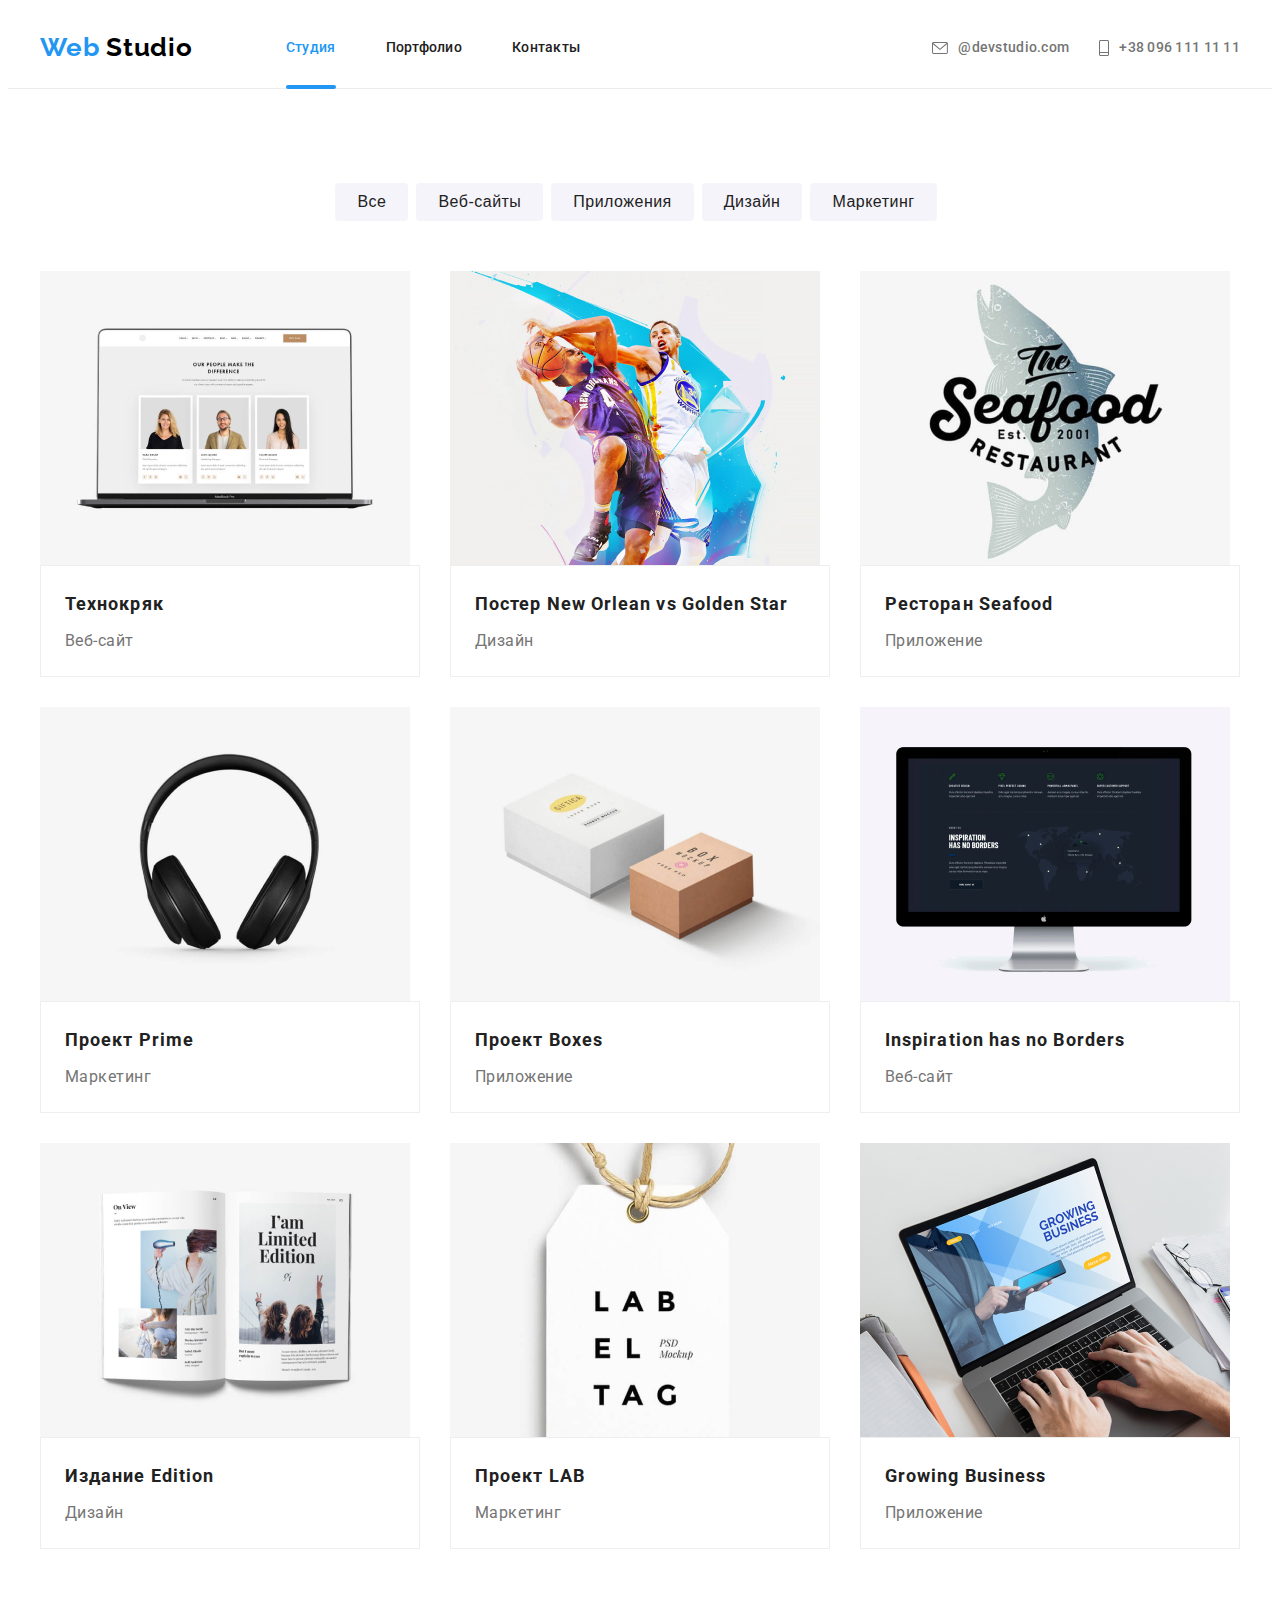
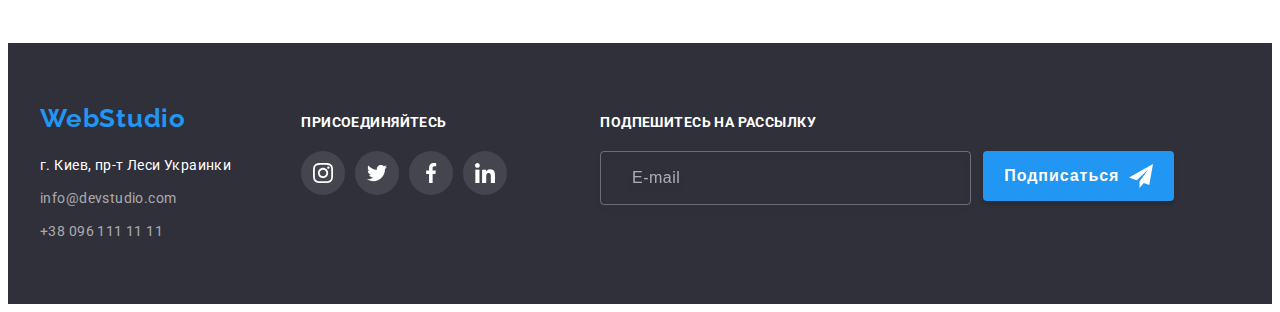
==== portfolio.html @ 66b5ddfa "Task7-1" ====
<!DOCTYPE html>
<html lang="ru">
  <head>
    <meta charset="UTF-8" />
    <meta http-equiv="X-UA-Compatible" content="IE=edge" />
    <meta name="viewport" content="width=device-width, initial-scale=1.0" />
    <link rel="stylesheet" 
          href="https://cdnjs.cloudflare.com/ajax/libs/modern-normalize/1.1.0/modern-normalize.min.css"
          integrity="sha512-wpPYUAdjBVSE4KJnH1VR1HeZfpl1ub8YT/NKx4PuQ5NmX2tKuGu6U/JRp5y+Y8XG2tV+wKQpNHVUX03MfMFn9Q==" 
          crossorigin="anonymous" 
          referrerpolicy="no-referrer" />   
    <link rel="preconnect" href="https://fonts.googleapis.com">
    <link rel="preconnect" href="https://fonts.gstatic.com" crossorigin>
    <link href="https://fonts.googleapis.com/css2?family=Raleway:wght@700&family=Roboto:wght@400;500;700;900&display=swap"
          rel="stylesheet">
    <link rel="stylesheet" href="./css/main.min.css">
    <title lang="en">Portfolio</title>
    
</head>

<body>
  <header class="header">
    <div class="conteiner conteiner--flex">

    <a class="logo" lang="en" href="">Web
      <span class="logo__head">Studio
      </span>
    </a>

    <nav class="nav">
      <ul class="nav__site">
        <li class="nav__link">
          <a class="nav__site-carrent" href="./index.html">Студия</a></li>
        <li class="nav__link">
          <a class="nav__site-link" href="./portfolio.html">Портфолио</a></li>
        <li class="nav__link">
          <a class="nav__site-link" href="">Контакты</a></li>
      </ul>
    </nav>
    <ul class="contact" >
      <li class="contact__links">
        <a class="Contact__link" href="mailto:info@devstudio.com">
          <svg class="contact__icon-envelope">
            <use href="./images/icons.svg#icon-envelope-hover"> 
            </use> 
          </svg> 
          @devstudio.com
        </a>
      </li>
  
      <li class="contact__links">
        <a class="Contact__link" href="tel:+38096111111">
           <svg class="contact__icon-phone" >
            <use href="./images/icons.svg#icon-phone">
            </use> 
          </svg> 
             +38 096 111 11 11</a>
        </li>
    </ul>
  </div>
  </header>

       
    <main>
            
        <section class="section">
         <div class="conteiner">

            <h1 class="main-titl visually-hidden">Наши проэкты</h1>



            <ul class="nav-project">
              <li class="project-link">
                <button class="nav-button" type="button">Все</button>
              </li>
              <li  class="project-link">
                <button class="nav-button" type="button"> Веб-сайты</button> 
              </li>
              <li  class="project-link">
                <button class="nav-button" type="button"> Приложения</button> 
              </li>
              <li  class="project-link">
                <button class="nav-button" type="button"> Дизайн</button> 
              </li>
              <li  class="project-link">
                <button class="nav-button" type="button"> Маркетинг</button> 
              </li>
            




            </ul>

          <!-- <ul class="nav-project">
            <li class="project-link"> 
                <button class="button-activ" type="button">Все</button>
              </li>
            <li  class="project-link">
                <button class="nav-button" type="button"> Веб-сайты</button> 
              </li>
            <li class="project-link">
                <button class="nav-button" type="button">Приложения</button>
              </li>
            <li class="project-link">
                <button class="nav-button" type="button">Дизайн</button>
              <li>
            <li class="project-link" >
                <button class="nav-button" type="button">Маркетинг</button>
              </li>
          </ul> -->

         
            

         <ul class="bakground-list" >
             <li class="bakground-link">
                 <a class="bakground-link-linky" href="">
                   <div class="bakground-div">
                     <img src="./images/img.jpg" alt="фотографии" width="370" >
                     <p class="bakground-div-txt">Ресурс предлагает комплексные предложения с разным уровнем функционала и сервисов. 
                       Все это позволит посетителю получить исчерпывающие сведения о компании или частном лице.</p>
                   </div>
                    <div class="project-card">
                        <h2 class="project-titl" >Технокряк</h2> 
                        <p class="projects-txt">Веб-сайт</p>
                    </div>           
                 </a>      
              </li>

             <li class="bakground-link"> 
                <a class="bakground-link-linky" href="">
                  <div class="bakground-div">
                  <img src="./images/img1.jpg" alt="Баскетболисты" width="370" >
                  <p class="bakground-div-txt">Ресурс предлагает комплексные предложения с разным уровнем функционала и сервисов. 
                    Все это позволит посетителю получить исчерпывающие сведения о компании или частном лице.</p>
                  </div>


                    <div class="project-card">
                       <h2 class="project-titl" >Постер <span lang="en">New Orlean vs Golden Star</span> </h2> 
                        <p class="projects-txt" >Дизайн</p>
                   </div>
                </a>
            
             </Li>

             <li class="bakground-link"> 
                <a class="bakground-link-linky" href="">
                  <div class="bakground-div">
                  <img src="./images/img2.jpg" alt="рыба " width="370" >
                  <p class="bakground-div-txt">Ресурс предлагает комплексные предложения с разным уровнем функционала и сервисов. 
                    Все это позволит посетителю получить исчерпывающие сведения о компании или частном лице.</p>
                  </div>
                  <div class="project-card">
                     <h2 class="project-titl">Ресторан <span lang="en">Seafood</span> </h2> 
                     <p class="projects-txt" > Приложение</p>
                  
                    </div>
                </a>
                
             </li>

             <li class="bakground-link"> 
                <a class="bakground-link-linky" href="">
                  <div class="bakground-div">
                  <img src="./images/img3.jpg" alt="наушники" width="370" >
                  <p class="bakground-div-txt">Ресурс предлагает комплексные предложения с разным уровнем функционала и сервисов. 
                    Все это позволит посетителю получить исчерпывающие сведения о компании или частном лице.</p>
                  </div>

                  <div class="project-card">
                    <h2 class="project-titl">Проект <span lang="en">Prime</span></h2>  
                    <p class="projects-txt">Маркетинг</p>
                  </div>     
                </a>
                
             </li>

             <li class="bakground-link"> 
                <a class="bakground-link-linky" href="">
                  <div class="bakground-div">
                  <img src="./images/img4.jpg" alt="Коробки" width="370" >
                  <p class="bakground-div-txt">Ресурс предлагает комплексные предложения с разным уровнем функционала и сервисов. 
                    Все это позволит посетителю получить исчерпывающие сведения о компании или частном лице.</p>
                  </div>

                  <div class="project-card">
                    <h2 class="project-titl">Проект <span lang="en">Boxes</span></h2> 
                    <p class="projects-txt">Приложение</p> 
                  </div>
                </a>    
             </Li>

             <li class="bakground-link"> 
                <a class="bakground-link-linky" href="">
                  <div class="bakground-div">
                  <img src="./images/img5.jpg" alt="монитор" width="370" >
                  <p class="bakground-div-txt">Ресурс предлагает комплексные предложения с разным уровнем функционала и сервисов. 
                    Все это позволит посетителю получить исчерпывающие сведения о компании или частном лице.</p>
                  </div>
                  <div class="project-card">
                    <h2 class="project-titl" lang="en">Inspiration has no Borders</h2> 
                    <p class="projects-txt">Веб-сайт</p>
                  </div>
                 </a>
             </Li>
                

             <li class="bakground-link"> 
                <a class="bakground-link-linky" href="">
                  <div class="bakground-div">
                  <img src="./images/img6.jpg" alt="откітая книга" width="370" >
                  <p class="bakground-div-txt">Ресурс предлагает комплексные предложения с разным уровнем функционала и сервисов. 
                    Все это позволит посетителю получить исчерпывающие сведения о компании или частном лице.</p>
                  </div>

                  <div class="project-card">
                    <h2 class="project-titl">Издание <span lang="en"> Edition</span></h2> 
                    <p class="projects-txt">Дизайн</p>
                  </div>
                </a>
                
             </li>

             <li class="bakground-link"> 
                <a class="bakground-link-linky" href="">
                  <div class="bakground-div">
                  <img src="./images/img7.jpg" alt="лэйба" width="370" >
                  <p class="bakground-div-txt">Ресурс предлагает комплексные предложения с разным уровнем функционала и сервисов. 
                    Все это позволит посетителю получить исчерпывающие сведения о компании или частном лице.</p>
                  </div>


                  <div class="project-card">
                    <h2 class="project-titl">Проект <span lang="en">LAB</span></h2> 
                    <p class="projects-txt">Маркетинг</p> 
                  </div>
                </a>
             </li>
                
             <li class="bakground-link"> 
                <a class="bakground-link-linky" href="">
                  <div class="bakground-div">
                  <img src="./images/img8.jpg" alt="работа на ноутбуке" width="370">
                  <p class="bakground-div-txt">Ресурс предлагает комплексные предложения с разным уровнем функционала и сервисов. 
                    Все это позволит посетителю получить исчерпывающие сведения о компании или частном лице.</p>
                  </div>


                  <div class="project-card">
                    <h2 class="project-titl" lang="en">Growing Business</h2> 
                    <p class="projects-txt">Приложение</p>
                  </div>
                    </a>
             </li>
            
             </ul>
            </div> 
           </section> 
            
        </Main>

       
       
    <footer class="section-footer">
      <div class="conteiner footer">
        <div>
          <a class="logo" lang="en" href="">Web<span class="logo-footer" >Studio</span></a>
            <address class="section-adress" >
              <ul class="footer-list">
                <li class="footer-link"><a class="footer-link-carrent" href="">г. Киев, пр-т Леси Украинки</a></li>
                <li class="footer-link"><a class="footer-link-cotaсt" href="mailto:info@devstudio.com">info@devstudio.com</a></li>
                <li class="footer-link"><a class="footer-link-cotaсt" href="tel:+38096111111">+38 096 111 11 11</a></li>
              </ul>
                 
            </address>
        </div>
        <div class="conteiner-join">
          <strong class="join-title">Присоединяйтесь</strong>

          <ul class="team-icon">
            <li class="team-icon-link footer-icon">
              <a href="" class="master-icon-link"> 
                <svg class="master-icon-svg footer-icon-svg" width=20px height="20px">
                   <use href="./images/icons.svg#icon-instagram"></use>      
                </svg>
             </a>
            </li>
            <li class="team-icon-link footer-icon">
              <a class="master-icon-link" href="">
                <svg class="master-icon-svg footer-icon-svg" width=20px height="20px">
                  <use href="./images/icons.svg#icon-twitter"></use>      
               </svg>
              </a>
            </li>
            <li class="team-icon-link footer-icon">
              <a class="master-icon-link" href="">
                <svg class="master-icon-svg footer-icon-svg" width=20px height="20px">
                  <use href="./images/icons.svg#icon-facebook"></use>      
               </svg>
              </a>
            </li>
            <li class="team-icon-link footer-icon">
              <a class="master-icon-link" href="">
                <svg class="master-icon-svg footer-icon-svg" width="20px" height="20px">
                  <use href="./images/icons.svg#icon-linkedin"></use>      
               </svg>
              </a>
            </li>

          </ul>
        </div>

        <Div class="footer-field">
        
          <p class="footer-field__title">Подпешитесь на рассылку </p>
         
          <form class="footer-field__form">
          
            <input class="footer-field__input" type="email" placeholder=" E-mail" name="usar-email"></input>
         
            <button class="footer-field__button" type="submit">Подписаться
               <svg class="footer-field__icon" width="24px" height="24px">
                  <use href="./images/icons.svg#icon-icon-send"></use>
               </svg>
            </button>
        </form>
      </Div>


    </div>
    </footer>

</body>
</html>
---- css/main.min.css ----
﻿:root{--accent-color:#2196F3;--title-text-color:#212121;--prymory-white-color:#FFFFFF;--gray-color:#757575}body{font-family:"Roboto",Tahoma,sans-serif;color:var(--gray-color)}p,h1,h2,h3,h4,h5,h6{margin:0}ol,ul{margin:0;padding:0;list-style:none}img{display:block}ul{list-style:none}a{text-decoration:none}.visually-hidden{position:absolute;width:1px;height:1px;margin:-1px;border:0;padding:0;white-space:nowrap;clip-path:inset(100%);clip:rect(0 0 0 0);overflow:hidden}.conteiner{width:1200px;padding-left:15px;padding-right:15px;margin:0 auto}.header{border-bottom:1px solid #ececec}.header .conteiner--flex{align-items:center;display:flex}.nav{margin-left:93px;font-weight:500;font-size:14px;line-height:1.14;letter-spacing:.02em}.nav__site{display:flex}.nav__site .nav__link{position:relative;margin-right:50px}.nav__site .nav__link:last-child{margin-right:0}.nav__site-link{display:block;padding-top:32px;padding-bottom:32px;color:var(--title-text-color);transition-property:color;transition-duration:250ms;transition-timing-function:cubic-bezier(0.4, 0, 0.2, 1)}.nav__site-link:hover,.nav__site-link:focus{color:var(--accent-color)}.nav__site-carrent{display:block;padding-top:32px;padding-bottom:32px;color:var(--accent-color)}.nav__site-carrent::after{margin-bottom:-1px;left:0;bottom:0;position:absolute;content:"";width:100%;height:4px;background-color:var(--accent-color);border-radius:2px}.contact{display:flex;margin-left:auto}.contact .contact__links{margin-right:30px}.contact .contact__links:last-child{margin-right:0px}.Contact__link{display:flex;align-items:center;padding-top:32px;padding-bottom:32px;color:var(--gray-color);font-weight:500;font-size:14px;line-height:1.14;letter-spacing:.02em;transition-property:color;transition-duration:250ms;transition-timing-function:cubic-bezier(0.4, 0, 0.2, 1)}.Contact__link:hover,.Contact__link:focus{color:var(--accent-color)}.Contact__link .contact__icon-envelope{width:16px;height:12px;fill:currentColor;margin-right:10px}.Contact__link .contact__icon-phone{width:10px;height:16px;margin-right:10px;fill:currentColor}.backdrop{position:fixed;top:0;width:100%;height:100%;background-color:rgba(0,0,0,.2);transition-property:visibility,opacity;transition-duration:250ms;transition-timing-function:cubic-bezier(0.4, 0, 0.2, 1)}.model{position:absolute;top:50%;left:50%;transform:translate(-50%, -50%);width:528px;min-height:581px;background-color:var(--prymory-white-color);border-radius:4px;box-shadow:0px 1px 3px rgba(0,0,0,.12),0px 1px 1px rgba(0,0,0,.14),0px 2px 1px rgba(0,0,0,.2);padding-top:40px;padding-right:39px;padding-bottom:40px;padding-left:41px}.model .modal-title{font-weight:700;font-size:20px;line-height:1.15;text-align:center;letter-spacing:.03em;color:#212121}.model .form-modal{margin-top:12px}.model .modal-field{margin-top:10px}.model .modal-chekbox{margin-top:20px}.model .modal-input{width:100%;height:40px;padding-left:42px;border:1px solid rgba(33,33,33,.2);border-radius:4px;background-color:rgba(0,0,0,0);outline:rgba(0,0,0,0);transition-property:border-color;transition-duration:250ms;transition-timing-function:cubic-bezier(0.4, 0, 0.2, 1)}.model .modal-input:focus{border-color:var(--accent-color)}.model .modal-input:focus+.model .modal-input{fill:var(--accent-color)}.label-text{font-size:12px;line-height:1.17;letter-spacing:.01em;color:#757575}.modal-text{width:100%;height:120px;border:1px solid rgba(33,33,33,.2);border-radius:4px;resize:none;margin-top:4px;padding:12px 16px;font-size:14px;line-height:1.14;letter-spacing:.01em;color:rgba(117,117,117,.5);outline:rgba(0,0,0,0)}.modal-text:hover{border-color:var(--accent-color)}.modal-text:hover,.modal-text:focus{border-color:var(--accent-color)}.chekt-text{display:flex;align-items:center;justify-content:center;font-size:14px;line-height:1.71;letter-spacing:.03em;color:var(var(--gray-color))}.chekt-text a{color:var(--accent-color);font-size:14px;line-height:1.71;letter-spacing:.03em;text-decoration:underline}.modal-chekbox__icon{margin-right:8px;display:flex;align-items:center;justify-content:center;width:16px;height:15px;border-radius:2px;border:1px solid #212121}.chekt-input{fill:rgba(0,0,0,0)}.input-chekt:checked+.chekt-text span{background-color:var(--accent-color);border:none}.input-chekt:focus+.chekt-text span{border:1px solid var(--accent-color)}.input-chekt:checked+.chekt-text .chekt-input{background-color:var(--accent-color);border:none;fill:var(--prymory-white-color)}.input-wrap{position:relative}.icon-input{position:absolute;left:2.84%;top:50%;transform:translateY(-50%);transition-property:fill;transition-duration:250ms;transition-timing-function:cubic-bezier(0.4, 0, 0.2, 1)}.modal-button{display:block;margin:0 auto;margin-top:30px;width:200px;height:50px;font-weight:700;font-size:16px;line-height:1.875;align-items:center;text-align:center;letter-spacing:.06em;color:#fff;background:#188ce8;box-shadow:0px 4px 4px rgba(0,0,0,.15);border-radius:4px}.modal-button:focus{color:#fff}.model-close-button{position:absolute;top:8px;right:8px;width:30px;height:30px;background-color:var(--prymory-white-color);border-radius:50%;border:1px solid rgba(0,0,0,.1)}.close-icon:hover,:focus{fill:var(--accent-color)}.is-hidden{opacity:0;pointer-events:none;visibility:hidden}.no-scroll{overflow:hidden}.logo{color:var(--accent-color);font-family:"Raleway",sans-serif;font-weight:700;font-size:26px;line-height:1.2;letter-spacing:.03em}.logo .logo__head{color:#000}.logo .logo__footer{color:var(--prymory-white-color)}button{border:none;cursor:pointer;border-radius:4px}.hero{padding-top:200px;padding-bottom:200px}.overlay{max-width:1600px;height:600px;background:#2f303a;background-image:linear-gradient(rgba(47, 48, 58, 0.4), rgba(47, 48, 58, 0.4)),url(../images/Img9.jpg);margin:0 auto;background-position:50% 50%;background-repeat:no-repeat;background-size:cover}.hero__title{color:var(--prymory-white-color);font-weight:900;font-size:44px;line-height:1.36;text-align:center;letter-spacing:.06em;text-transform:uppercase;margin-bottom:30px}.hero__button{display:flex;align-items:center;text-align:center;margin:0 auto;padding:10px 32px;color:var(--prymory-white-color);background-color:var(--accent-color);font-weight:700;font-size:16px;line-height:1.88;letter-spacing:.06em;transition-property:color;transition-duration:250ms;transition-timing-function:cubic-bezier(0.4, 0, 0.2, 1)}.hero__button:focus{color:var(--prymory-white-color)}.section{padding-top:94px;padding-bottom:94px}.benefits-list{display:flex;margin-left:-30px}.benefits-title{color:var(--title-text-color);font-weight:700;font-size:14px;line-height:1.14;letter-spacing:.03em;text-transform:uppercase;margin-bottom:10px}.benefits-link{flex-basis:calc((100% - 120px)/4);margin-left:30px}.benefits-link .benefits-astronaut{display:flex;align-items:center;justify-content:center;width:270px;height:120px;background:#f5f4fa;border-radius:4px;margin-bottom:30px}.benefits-link .benefits-astronaut .benefits-astronaut-icon{width:70px;height:70px}.benefits-link .benefits-text{width:270px;font-size:14px;line-height:1.71;letter-spacing:.03em}.work-section{padding-top:0}.work-list{display:flex;margin-left:-30px}.section-title{margin-bottom:50px;color:var(--title-text-color);font-weight:700;font-size:36px;line-height:1.16;text-align:center;letter-spacing:.03em}.work-link{flex-basis:calc((100% - 90px)/3);margin-left:30px}.work-link-card{position:relative}.work-img{max-width:100%;height:auto}.work-img-txt{display:flex;align-items:center;justify-content:center;position:absolute;bottom:0;width:100%;height:70px;font-weight:700;font-size:14px;line-height:1.14px;letter-spacing:.03em;color:var(--prymory-white-color);background-color:rgba(47,48,58,.8)}.team-section{background:#f5f4fa}.team-card{flex-basis:calc((100% - 120px)/4);margin-left:30px;background-color:var(--prymory-white-color);box-shadow:0px 1px 3px rgba(0,0,0,.12),0px 1px 1px rgba(0,0,0,.14),0px 2px 1px rgba(0,0,0,.2);border-radius:0px 0px 4px 4px}.team-title{margin-bottom:50px;color:var(--title-text-color);font-weight:700;font-size:36px;line-height:1.16;text-align:center;letter-spacing:.03em}.team-list{display:flex;margin-left:-30px}.img-description{padding-top:30px;padding-bottom:30px}.team-title-player{margin-bottom:10px;color:var(--title-text-color);font-weight:500;font-size:16px;line-height:1.19;text-align:center;letter-spacing:.03em}.team-text{font-size:16px;line-height:1.19;text-align:center;letter-spacing:.03em;margin-bottom:16px}.team-icon{display:flex;justify-content:center}.team-icon-link+.team-icon-link{margin-left:10px}.master-icon-link{transition-property:background-color;transition-duration:250ms;transition-timing-function:cubic-bezier(0.4, 0, 0.2, 1);width:44px;height:44px;border-radius:50%;display:flex;justify-content:center;align-items:center}.master-icon-link:hover{background-color:var(--accent-color)}.master-icon-link:focus{background-color:var(--accent-color)}.master-icon-svg{transition-property:fill;transition-duration:250ms;transition-timing-function:cubic-bezier(0.4, 0, 0.2, 1);fill:#afb1b8}.master-icon-link:hover .master-icon-svg{fill:var(--prymory-white-color)}.master-icon-link:focus .master-icon-svg{fill:var(--prymory-white-color)}.customers-list{display:flex;justify-content:center}.customers-link{width:170px;height:92px}.customers-linky{transition-property:border;transition-duration:250ms;transition-timing-function:cubic-bezier(0.4, 0, 0.2, 1);display:flex;justify-content:center;align-items:center;width:100%;height:100%;outline:rgba(0,0,0,0);border:1px solid #afb1b8;border-radius:4px}.customers-linky:hover{border:1px solid var(--accent-color)}.customers-linky:focus{border:1px solid var(--accent-color)}.customers-icon{transition-property:fill;transition-duration:250ms;transition-timing-function:cubic-bezier(0.4, 0, 0.2, 1);fill:#afb1b8}.customers-linky:hover .customers-icon{fill:var(--accent-color)}.customers-linky:focus .customers-icon{fill:var(--accent-color)}.customers-link+.customers-link{margin-left:30px}.section-footer{background:#2f303a;padding-top:60px;padding-bottom:60px}.footer{align-items:baseline;display:flex}.conteiner-join{margin-left:70px}.join-title{display:block;margin-bottom:20px;font-family:"Roboto";font-weight:700;font-size:14px;line-height:1.14;letter-spacing:.03em;text-transform:uppercase;color:#fff}.footer-icon{background-color:rgba(255,255,255,.1);border-radius:50%}.footer-icon-svg{fill:var(--prymory-white-color)}.section-adress{margin-top:20px}.footer-link{display:block;font-style:normal;margin-bottom:9px;color:rgba(255,255,255,.6);font-size:14px;line-height:1.71;letter-spacing:.03em}.footer-link:last-child{margin-bottom:0px}.footer-link-carrent{transition-property:color;transition-duration:250ms;transition-timing-function:cubic-bezier(0.4, 0, 0.2, 1);color:var(--prymory-white-color)}.footer-link-carrent:hover,.footer-link-carrent :focus{color:var(--accent-color)}.footer-link-cotaсt{transition-property:color;transition-duration:250ms;transition-timing-function:cubic-bezier(0.4, 0, 0.2, 1);color:rgba(255,255,255,.6);font-size:14px;line-height:1.71;letter-spacing:.03em}.footer-link-cotaсt:hover,.footer-link-cotaсt :focus{color:var(--accent-color)}.footer-field{margin-left:93px}.footer-field__title{margin-bottom:20px;margin-right:12px;font-weight:700;font-size:14px;line-height:1.14;letter-spacing:.03em;text-transform:uppercase;color:var(--prymory-white-color)}.footer-field__form{display:flex}.footer-field__input{display:block;width:358px;height:50px;padding-left:4.5%;color:var(--prymory-white-color);border:1px solid rgba(255,255,255,.3);filter:drop-shadow(0px 4px 4px rgba(0, 0, 0, 0.15));border-radius:4px;background-color:rgba(0,0,0,0);margin-right:12px}.footer-field__input::placeholder{font-size:16px;line-height:1.25;align-items:center;letter-spacing:.03em;color:rgba(255,255,255,.6)}.footer-field__button{display:flex;align-items:center;justify-content:center;width:200px;height:50px;font-weight:700;font-size:16px;line-height:1.88;letter-spacing:.06em;color:var(--prymory-white-color);background:var(--accent-color);box-shadow:0px 4px 4px rgba(0,0,0,.15);border-radius:4px}.footer-field__icon{margin-left:10px}.button-activ{display:inline-block;width:73px;height:38px;padding-left:22px;padding-top:6px;padding-right:22px;padding-bottom:6px;color:var(--prymory-white-color);background-color:var(--accent-color);font-weight:500;font-size:16px;line-height:1.62;text-align:center;letter-spacing:.03em;border:none}.nav-button{display:inline-block;height:38px;padding-left:22px;padding-top:6px;padding-right:22px;padding-bottom:6px;color:var(--title-text-color);background-color:#f5f4fa;font-weight:500;font-size:16px;line-height:1.63;text-align:center;letter-spacing:.03em;transition-property:color,background-color,box-shadow;transition-duration:250ms;transition-timing-function:cubic-bezier(0.4, 0, 0.2, 1)}.nav-button:hover,.nav-button:focus{color:var(--prymory-white-color);background-color:var(--accent-color);box-shadow:0px 3px 1px rgba(0,0,0,.1),0px 1px 2px rgba(0,0,0,.08),0px 2px 2px rgba(0,0,0,.12)}.nav-button .primary{color:var(--prymory-white-color);background-color:var(--accent-color)}.nav-project{display:flex;justify-content:center;margin-bottom:50px}.project-link{margin-right:8px}.poject-link:last-child{margin-right:0}.bakground-list{display:flex;flex-wrap:wrap;margin-top:-30px;margin-left:-30px}.bakground-link{flex-basis:calc((100% - 90px)/3);margin-top:30px;margin-left:30px}.bakground-link-linky{display:block;transition-property:box-shadow;transition-duration:250ms;transition-delay:cubic-bezier(0.4, 0, 0.2, 1)}.bakground-link-linky:hover{box-shadow:0px 1px 1px rgba(0,0,0,.12),0px 4px 4px rgba(0,0,0,.06),1px 4px 6px rgba(0,0,0,.16)}.bakground-link-linky:focus{box-shadow:0px 1px 1px rgba(0,0,0,.12),0px 4px 4px rgba(0,0,0,.06),1px 4px 6px rgba(0,0,0,.16)}.bakground-div{position:relative;overflow:hidden}.project-card{padding-top:20px;padding-bottom:20px;padding-left:24px;padding-right:24px;border:1px solid #eee}.bakground-div-txt{position:absolute;top:0;bottom:0;padding-top:63px;padding-bottom:63px;padding-right:24px;padding-left:24px;transform:translateY(100%);transition-property:transform;transition:transform 250ms;transition-timing-function:cubic-bezier(0.4, 0, 0.2, 1);font-family:"Roboto";font-size:18px;line-height:1.56;letter-spacing:.03em;color:var(--prymory-white-color);background-color:rgba(33,150,243,.9)}.bakground-link:hover .bakground-div-txt{transform:translateY(0)}.bakground-div-txt .bakground-link:hover,:focus .bakground-div-txt{transform:translateY(0)}.project-titl{color:var(--title-text-color);font-weight:700;font-size:18px;line-height:2;letter-spacing:.06em;margin-bottom:4px}.projects-txt{font-size:16px;line-height:1.88;letter-spacing:.03em;color:var(--gray-color)}/*# sourceMappingURL=main.min.css.map */
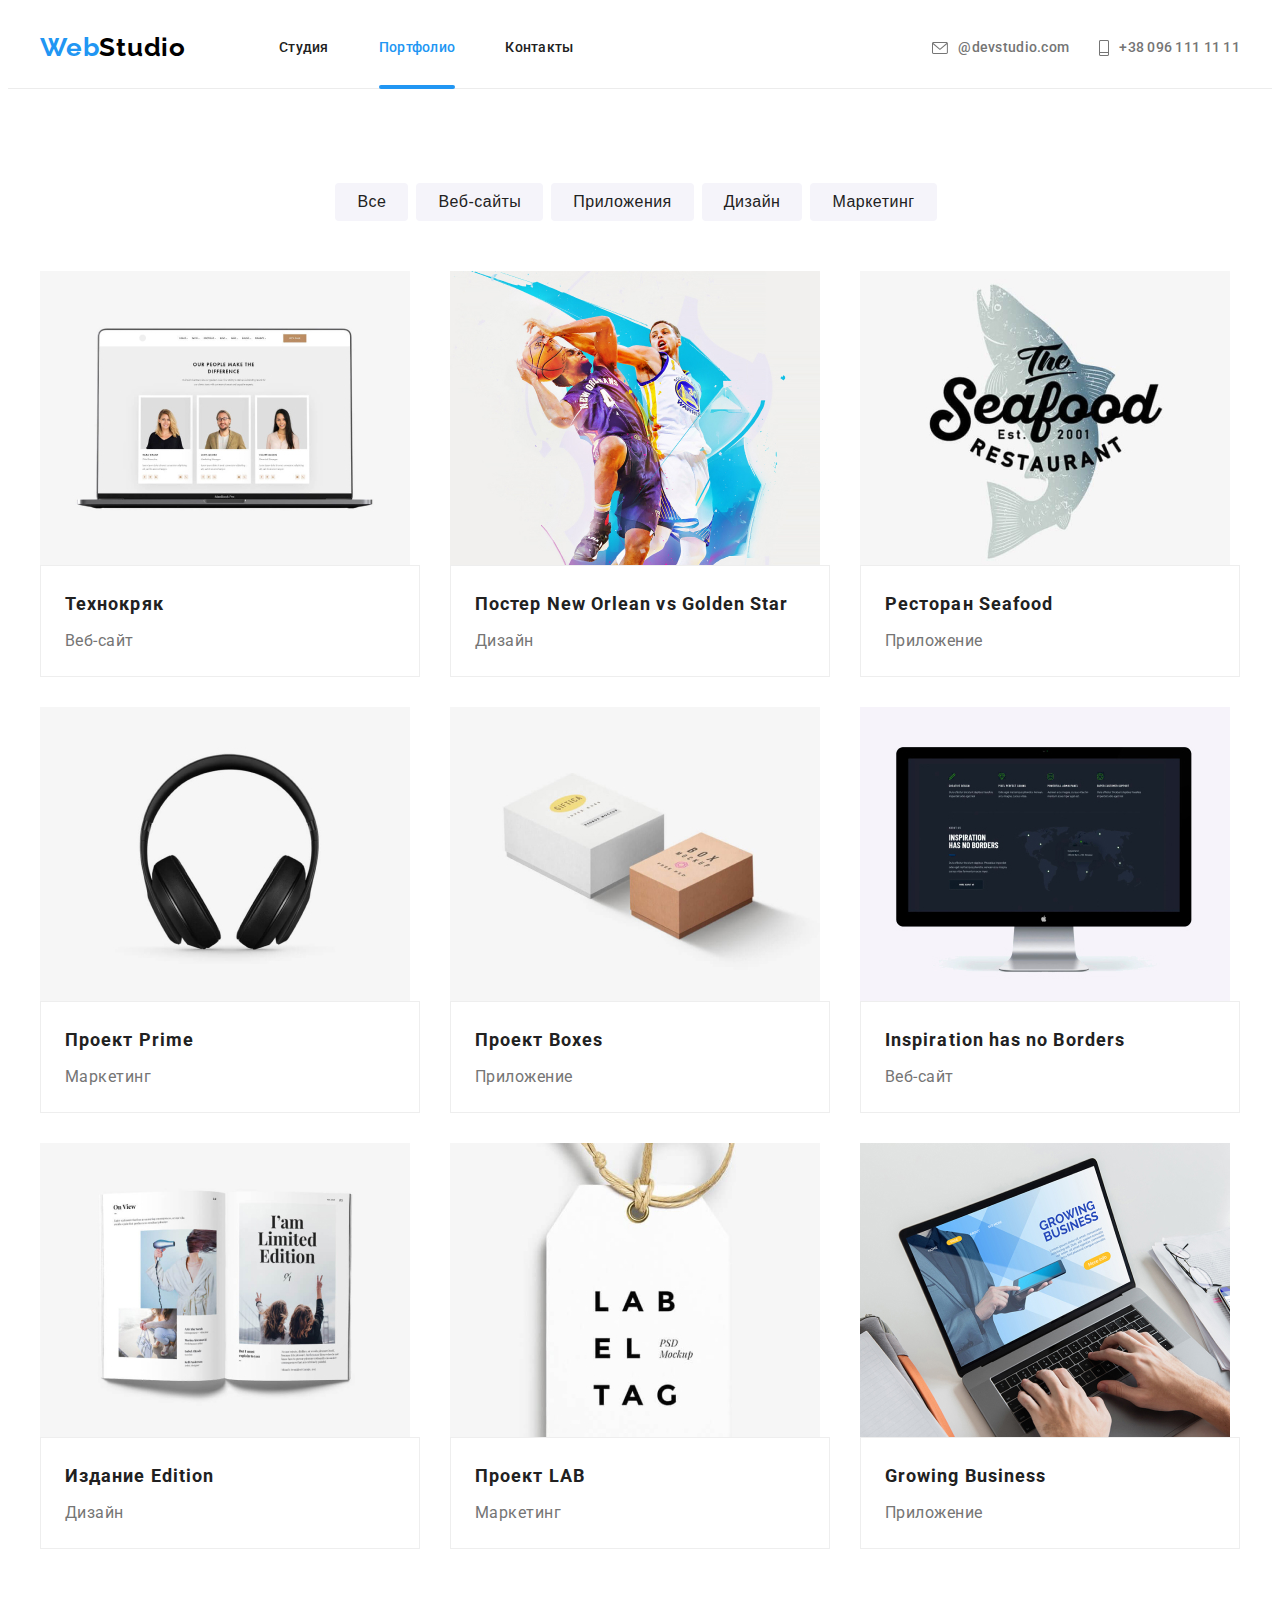
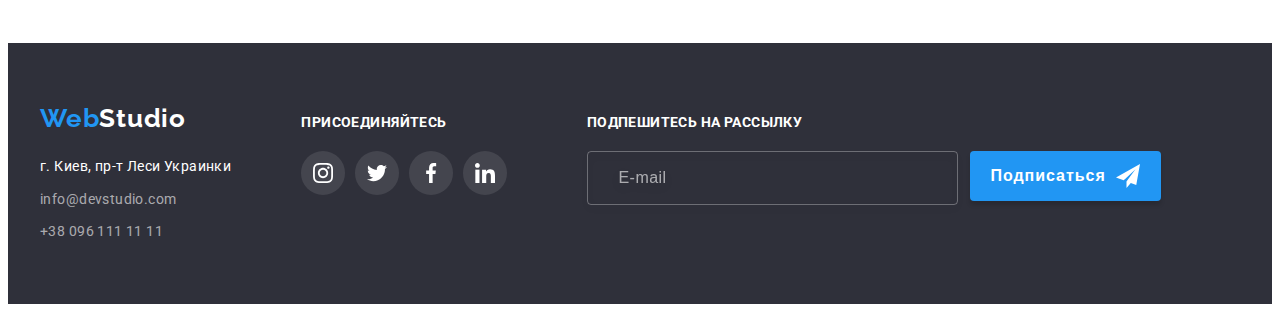
==== commit 19608c81: "Task7-fix2" ====
--- a/portfolio.html
+++ b/portfolio.html
@@ -22,17 +22,16 @@
   <header class="header">
     <div class="conteiner conteiner--flex">
 
-    <a class="logo" lang="en" href="">Web
-      <span class="logo__head">Studio
+    <a class="logo" lang="en" href="">Web<span class="logo--black">Studio
       </span>
     </a>
 
     <nav class="nav">
       <ul class="nav__site">
         <li class="nav__link">
-          <a class="nav__site-carrent" href="./index.html">Студия</a></li>
+          <a class="nav__site-link" href="./index.html">Студия</a></li>
         <li class="nav__link">
-          <a class="nav__site-link" href="./portfolio.html">Портфолио</a></li>
+          <a class="nav__site-link nav--site-carrent" href="./portfolio.html">Портфолио</a></li>
         <li class="nav__link">
           <a class="nav__site-link" href="">Контакты</a></li>
       </ul>
@@ -267,7 +266,7 @@
     <footer class="section-footer">
       <div class="conteiner footer">
         <div>
-          <a class="logo" lang="en" href="">Web<span class="logo-footer" >Studio</span></a>
+          <a class="logo" lang="en" href="">Web<span class="logo--wite" >Studio</span></a>
             <address class="section-adress" >
               <ul class="footer-list">
                 <li class="footer-link"><a class="footer-link-carrent" href="">г. Киев, пр-т Леси Украинки</a></li>
--- a/css/main.min.css
+++ b/css/main.min.css
@@ -1 +1 @@
-﻿:root{--accent-color:#2196F3;--title-text-color:#212121;--prymory-white-color:#FFFFFF;--gray-color:#757575}body{font-family:"Roboto",Tahoma,sans-serif;color:var(--gray-color)}p,h1,h2,h3,h4,h5,h6{margin:0}ol,ul{margin:0;padding:0;list-style:none}img{display:block}ul{list-style:none}a{text-decoration:none}.visually-hidden{position:absolute;width:1px;height:1px;margin:-1px;border:0;padding:0;white-space:nowrap;clip-path:inset(100%);clip:rect(0 0 0 0);overflow:hidden}.conteiner{width:1200px;padding-left:15px;padding-right:15px;margin:0 auto}.header{border-bottom:1px solid #ececec}.header .conteiner--flex{align-items:center;display:flex}.nav{margin-left:93px;font-weight:500;font-size:14px;line-height:1.14;letter-spacing:.02em}.nav__site{display:flex}.nav__site .nav__link{position:relative;margin-right:50px}.nav__site .nav__link:last-child{margin-right:0}.nav__site-link{display:block;padding-top:32px;padding-bottom:32px;color:var(--title-text-color);transition-property:color;transition-duration:250ms;transition-timing-function:cubic-bezier(0.4, 0, 0.2, 1)}.nav__site-link:hover,.nav__site-link:focus{color:var(--accent-color)}.nav__site-carrent{display:block;padding-top:32px;padding-bottom:32px;color:var(--accent-color)}.nav__site-carrent::after{margin-bottom:-1px;left:0;bottom:0;position:absolute;content:"";width:100%;height:4px;background-color:var(--accent-color);border-radius:2px}.contact{display:flex;margin-left:auto}.contact .contact__links{margin-right:30px}.contact .contact__links:last-child{margin-right:0px}.Contact__link{display:flex;align-items:center;padding-top:32px;padding-bottom:32px;color:var(--gray-color);font-weight:500;font-size:14px;line-height:1.14;letter-spacing:.02em;transition-property:color;transition-duration:250ms;transition-timing-function:cubic-bezier(0.4, 0, 0.2, 1)}.Contact__link:hover,.Contact__link:focus{color:var(--accent-color)}.Contact__link .contact__icon-envelope{width:16px;height:12px;fill:currentColor;margin-right:10px}.Contact__link .contact__icon-phone{width:10px;height:16px;margin-right:10px;fill:currentColor}.backdrop{position:fixed;top:0;width:100%;height:100%;background-color:rgba(0,0,0,.2);transition-property:visibility,opacity;transition-duration:250ms;transition-timing-function:cubic-bezier(0.4, 0, 0.2, 1)}.model{position:absolute;top:50%;left:50%;transform:translate(-50%, -50%);width:528px;min-height:581px;background-color:var(--prymory-white-color);border-radius:4px;box-shadow:0px 1px 3px rgba(0,0,0,.12),0px 1px 1px rgba(0,0,0,.14),0px 2px 1px rgba(0,0,0,.2);padding-top:40px;padding-right:39px;padding-bottom:40px;padding-left:41px}.model .modal-title{font-weight:700;font-size:20px;line-height:1.15;text-align:center;letter-spacing:.03em;color:#212121}.model .form-modal{margin-top:12px}.model .modal-field{margin-top:10px}.model .modal-chekbox{margin-top:20px}.model .modal-input{width:100%;height:40px;padding-left:42px;border:1px solid rgba(33,33,33,.2);border-radius:4px;background-color:rgba(0,0,0,0);outline:rgba(0,0,0,0);transition-property:border-color;transition-duration:250ms;transition-timing-function:cubic-bezier(0.4, 0, 0.2, 1)}.model .modal-input:focus{border-color:var(--accent-color)}.model .modal-input:focus+.model .modal-input{fill:var(--accent-color)}.label-text{font-size:12px;line-height:1.17;letter-spacing:.01em;color:#757575}.modal-text{width:100%;height:120px;border:1px solid rgba(33,33,33,.2);border-radius:4px;resize:none;margin-top:4px;padding:12px 16px;font-size:14px;line-height:1.14;letter-spacing:.01em;color:rgba(117,117,117,.5);outline:rgba(0,0,0,0)}.modal-text:hover{border-color:var(--accent-color)}.modal-text:hover,.modal-text:focus{border-color:var(--accent-color)}.chekt-text{display:flex;align-items:center;justify-content:center;font-size:14px;line-height:1.71;letter-spacing:.03em;color:var(var(--gray-color))}.chekt-text a{color:var(--accent-color);font-size:14px;line-height:1.71;letter-spacing:.03em;text-decoration:underline}.modal-chekbox__icon{margin-right:8px;display:flex;align-items:center;justify-content:center;width:16px;height:15px;border-radius:2px;border:1px solid #212121}.chekt-input{fill:rgba(0,0,0,0)}.input-chekt:checked+.chekt-text span{background-color:var(--accent-color);border:none}.input-chekt:focus+.chekt-text span{border:1px solid var(--accent-color)}.input-chekt:checked+.chekt-text .chekt-input{background-color:var(--accent-color);border:none;fill:var(--prymory-white-color)}.input-wrap{position:relative}.icon-input{position:absolute;left:2.84%;top:50%;transform:translateY(-50%);transition-property:fill;transition-duration:250ms;transition-timing-function:cubic-bezier(0.4, 0, 0.2, 1)}.modal-button{display:block;margin:0 auto;margin-top:30px;width:200px;height:50px;font-weight:700;font-size:16px;line-height:1.875;align-items:center;text-align:center;letter-spacing:.06em;color:#fff;background:#188ce8;box-shadow:0px 4px 4px rgba(0,0,0,.15);border-radius:4px}.modal-button:focus{color:#fff}.model-close-button{position:absolute;top:8px;right:8px;width:30px;height:30px;background-color:var(--prymory-white-color);border-radius:50%;border:1px solid rgba(0,0,0,.1)}.close-icon:hover,:focus{fill:var(--accent-color)}.is-hidden{opacity:0;pointer-events:none;visibility:hidden}.no-scroll{overflow:hidden}.logo{color:var(--accent-color);font-family:"Raleway",sans-serif;font-weight:700;font-size:26px;line-height:1.2;letter-spacing:.03em}.logo .logo__head{color:#000}.logo .logo__footer{color:var(--prymory-white-color)}button{border:none;cursor:pointer;border-radius:4px}.hero{padding-top:200px;padding-bottom:200px}.overlay{max-width:1600px;height:600px;background:#2f303a;background-image:linear-gradient(rgba(47, 48, 58, 0.4), rgba(47, 48, 58, 0.4)),url(../images/Img9.jpg);margin:0 auto;background-position:50% 50%;background-repeat:no-repeat;background-size:cover}.hero__title{color:var(--prymory-white-color);font-weight:900;font-size:44px;line-height:1.36;text-align:center;letter-spacing:.06em;text-transform:uppercase;margin-bottom:30px}.hero__button{display:flex;align-items:center;text-align:center;margin:0 auto;padding:10px 32px;color:var(--prymory-white-color);background-color:var(--accent-color);font-weight:700;font-size:16px;line-height:1.88;letter-spacing:.06em;transition-property:color;transition-duration:250ms;transition-timing-function:cubic-bezier(0.4, 0, 0.2, 1)}.hero__button:focus{color:var(--prymory-white-color)}.section{padding-top:94px;padding-bottom:94px}.benefits-list{display:flex;margin-left:-30px}.benefits-title{color:var(--title-text-color);font-weight:700;font-size:14px;line-height:1.14;letter-spacing:.03em;text-transform:uppercase;margin-bottom:10px}.benefits-link{flex-basis:calc((100% - 120px)/4);margin-left:30px}.benefits-link .benefits-astronaut{display:flex;align-items:center;justify-content:center;width:270px;height:120px;background:#f5f4fa;border-radius:4px;margin-bottom:30px}.benefits-link .benefits-astronaut .benefits-astronaut-icon{width:70px;height:70px}.benefits-link .benefits-text{width:270px;font-size:14px;line-height:1.71;letter-spacing:.03em}.work-section{padding-top:0}.work-list{display:flex;margin-left:-30px}.section-title{margin-bottom:50px;color:var(--title-text-color);font-weight:700;font-size:36px;line-height:1.16;text-align:center;letter-spacing:.03em}.work-link{flex-basis:calc((100% - 90px)/3);margin-left:30px}.work-link-card{position:relative}.work-img{max-width:100%;height:auto}.work-img-txt{display:flex;align-items:center;justify-content:center;position:absolute;bottom:0;width:100%;height:70px;font-weight:700;font-size:14px;line-height:1.14px;letter-spacing:.03em;color:var(--prymory-white-color);background-color:rgba(47,48,58,.8)}.team-section{background:#f5f4fa}.team-card{flex-basis:calc((100% - 120px)/4);margin-left:30px;background-color:var(--prymory-white-color);box-shadow:0px 1px 3px rgba(0,0,0,.12),0px 1px 1px rgba(0,0,0,.14),0px 2px 1px rgba(0,0,0,.2);border-radius:0px 0px 4px 4px}.team-title{margin-bottom:50px;color:var(--title-text-color);font-weight:700;font-size:36px;line-height:1.16;text-align:center;letter-spacing:.03em}.team-list{display:flex;margin-left:-30px}.img-description{padding-top:30px;padding-bottom:30px}.team-title-player{margin-bottom:10px;color:var(--title-text-color);font-weight:500;font-size:16px;line-height:1.19;text-align:center;letter-spacing:.03em}.team-text{font-size:16px;line-height:1.19;text-align:center;letter-spacing:.03em;margin-bottom:16px}.team-icon{display:flex;justify-content:center}.team-icon-link+.team-icon-link{margin-left:10px}.master-icon-link{transition-property:background-color;transition-duration:250ms;transition-timing-function:cubic-bezier(0.4, 0, 0.2, 1);width:44px;height:44px;border-radius:50%;display:flex;justify-content:center;align-items:center}.master-icon-link:hover{background-color:var(--accent-color)}.master-icon-link:focus{background-color:var(--accent-color)}.master-icon-svg{transition-property:fill;transition-duration:250ms;transition-timing-function:cubic-bezier(0.4, 0, 0.2, 1);fill:#afb1b8}.master-icon-link:hover .master-icon-svg{fill:var(--prymory-white-color)}.master-icon-link:focus .master-icon-svg{fill:var(--prymory-white-color)}.customers-list{display:flex;justify-content:center}.customers-link{width:170px;height:92px}.customers-linky{transition-property:border;transition-duration:250ms;transition-timing-function:cubic-bezier(0.4, 0, 0.2, 1);display:flex;justify-content:center;align-items:center;width:100%;height:100%;outline:rgba(0,0,0,0);border:1px solid #afb1b8;border-radius:4px}.customers-linky:hover{border:1px solid var(--accent-color)}.customers-linky:focus{border:1px solid var(--accent-color)}.customers-icon{transition-property:fill;transition-duration:250ms;transition-timing-function:cubic-bezier(0.4, 0, 0.2, 1);fill:#afb1b8}.customers-linky:hover .customers-icon{fill:var(--accent-color)}.customers-linky:focus .customers-icon{fill:var(--accent-color)}.customers-link+.customers-link{margin-left:30px}.section-footer{background:#2f303a;padding-top:60px;padding-bottom:60px}.footer{align-items:baseline;display:flex}.conteiner-join{margin-left:70px}.join-title{display:block;margin-bottom:20px;font-family:"Roboto";font-weight:700;font-size:14px;line-height:1.14;letter-spacing:.03em;text-transform:uppercase;color:#fff}.footer-icon{background-color:rgba(255,255,255,.1);border-radius:50%}.footer-icon-svg{fill:var(--prymory-white-color)}.section-adress{margin-top:20px}.footer-link{display:block;font-style:normal;margin-bottom:9px;color:rgba(255,255,255,.6);font-size:14px;line-height:1.71;letter-spacing:.03em}.footer-link:last-child{margin-bottom:0px}.footer-link-carrent{transition-property:color;transition-duration:250ms;transition-timing-function:cubic-bezier(0.4, 0, 0.2, 1);color:var(--prymory-white-color)}.footer-link-carrent:hover,.footer-link-carrent :focus{color:var(--accent-color)}.footer-link-cotaсt{transition-property:color;transition-duration:250ms;transition-timing-function:cubic-bezier(0.4, 0, 0.2, 1);color:rgba(255,255,255,.6);font-size:14px;line-height:1.71;letter-spacing:.03em}.footer-link-cotaсt:hover,.footer-link-cotaсt :focus{color:var(--accent-color)}.footer-field{margin-left:93px}.footer-field__title{margin-bottom:20px;margin-right:12px;font-weight:700;font-size:14px;line-height:1.14;letter-spacing:.03em;text-transform:uppercase;color:var(--prymory-white-color)}.footer-field__form{display:flex}.footer-field__input{display:block;width:358px;height:50px;padding-left:4.5%;color:var(--prymory-white-color);border:1px solid rgba(255,255,255,.3);filter:drop-shadow(0px 4px 4px rgba(0, 0, 0, 0.15));border-radius:4px;background-color:rgba(0,0,0,0);margin-right:12px}.footer-field__input::placeholder{font-size:16px;line-height:1.25;align-items:center;letter-spacing:.03em;color:rgba(255,255,255,.6)}.footer-field__button{display:flex;align-items:center;justify-content:center;width:200px;height:50px;font-weight:700;font-size:16px;line-height:1.88;letter-spacing:.06em;color:var(--prymory-white-color);background:var(--accent-color);box-shadow:0px 4px 4px rgba(0,0,0,.15);border-radius:4px}.footer-field__icon{margin-left:10px}.button-activ{display:inline-block;width:73px;height:38px;padding-left:22px;padding-top:6px;padding-right:22px;padding-bottom:6px;color:var(--prymory-white-color);background-color:var(--accent-color);font-weight:500;font-size:16px;line-height:1.62;text-align:center;letter-spacing:.03em;border:none}.nav-button{display:inline-block;height:38px;padding-left:22px;padding-top:6px;padding-right:22px;padding-bottom:6px;color:var(--title-text-color);background-color:#f5f4fa;font-weight:500;font-size:16px;line-height:1.63;text-align:center;letter-spacing:.03em;transition-property:color,background-color,box-shadow;transition-duration:250ms;transition-timing-function:cubic-bezier(0.4, 0, 0.2, 1)}.nav-button:hover,.nav-button:focus{color:var(--prymory-white-color);background-color:var(--accent-color);box-shadow:0px 3px 1px rgba(0,0,0,.1),0px 1px 2px rgba(0,0,0,.08),0px 2px 2px rgba(0,0,0,.12)}.nav-button .primary{color:var(--prymory-white-color);background-color:var(--accent-color)}.nav-project{display:flex;justify-content:center;margin-bottom:50px}.project-link{margin-right:8px}.poject-link:last-child{margin-right:0}.bakground-list{display:flex;flex-wrap:wrap;margin-top:-30px;margin-left:-30px}.bakground-link{flex-basis:calc((100% - 90px)/3);margin-top:30px;margin-left:30px}.bakground-link-linky{display:block;transition-property:box-shadow;transition-duration:250ms;transition-delay:cubic-bezier(0.4, 0, 0.2, 1)}.bakground-link-linky:hover{box-shadow:0px 1px 1px rgba(0,0,0,.12),0px 4px 4px rgba(0,0,0,.06),1px 4px 6px rgba(0,0,0,.16)}.bakground-link-linky:focus{box-shadow:0px 1px 1px rgba(0,0,0,.12),0px 4px 4px rgba(0,0,0,.06),1px 4px 6px rgba(0,0,0,.16)}.bakground-div{position:relative;overflow:hidden}.project-card{padding-top:20px;padding-bottom:20px;padding-left:24px;padding-right:24px;border:1px solid #eee}.bakground-div-txt{position:absolute;top:0;bottom:0;padding-top:63px;padding-bottom:63px;padding-right:24px;padding-left:24px;transform:translateY(100%);transition-property:transform;transition:transform 250ms;transition-timing-function:cubic-bezier(0.4, 0, 0.2, 1);font-family:"Roboto";font-size:18px;line-height:1.56;letter-spacing:.03em;color:var(--prymory-white-color);background-color:rgba(33,150,243,.9)}.bakground-link:hover .bakground-div-txt{transform:translateY(0)}.bakground-div-txt .bakground-link:hover,:focus .bakground-div-txt{transform:translateY(0)}.project-titl{color:var(--title-text-color);font-weight:700;font-size:18px;line-height:2;letter-spacing:.06em;margin-bottom:4px}.projects-txt{font-size:16px;line-height:1.88;letter-spacing:.03em;color:var(--gray-color)}/*# sourceMappingURL=main.min.css.map */+﻿:root{--accent-color:#2196F3;--title-text-color:#212121;--prymory-white-color:#FFFFFF;--gray-color:#757575}body{font-family:"Roboto",Tahoma,sans-serif;color:var(--gray-color)}p,h1,h2,h3,h4,h5,h6{margin:0}ol,ul{margin:0;padding:0;list-style:none}img{display:block}ul{list-style:none}a{text-decoration:none}.visually-hidden{position:absolute;width:1px;height:1px;margin:-1px;border:0;padding:0;white-space:nowrap;clip-path:inset(100%);clip:rect(0 0 0 0);overflow:hidden}.conteiner{width:1200px;padding-left:15px;padding-right:15px;margin:0 auto}.header{border-bottom:1px solid #ececec}.header .conteiner--flex{align-items:center;display:flex}.nav{margin-left:93px;font-weight:500;font-size:14px;line-height:1.14;letter-spacing:.02em}.nav__site{display:flex}.nav__site .nav__link{position:relative;margin-right:50px}.nav__site .nav__link:last-child{margin-right:0}.nav__site-link{display:block;padding-top:32px;padding-bottom:32px;color:var(--title-text-color);transition-property:color;transition-duration:250ms;transition-timing-function:cubic-bezier(0.4, 0, 0.2, 1)}.nav__site-link:hover,.nav__site-link:focus{color:var(--accent-color)}.nav--site-carrent{display:block;padding-top:32px;padding-bottom:32px;color:var(--accent-color)}.nav--site-carrent::after{margin-bottom:-1px;left:0;bottom:0;position:absolute;content:"";width:100%;height:4px;background-color:var(--accent-color);border-radius:2px}.contact{display:flex;margin-left:auto}.contact .contact__links{margin-right:30px}.contact .contact__links:last-child{margin-right:0px}.Contact__link{display:flex;align-items:center;padding-top:32px;padding-bottom:32px;color:var(--gray-color);font-weight:500;font-size:14px;line-height:1.14;letter-spacing:.02em;transition-property:color;transition-duration:250ms;transition-timing-function:cubic-bezier(0.4, 0, 0.2, 1)}.Contact__link:hover,.Contact__link:focus{color:var(--accent-color)}.Contact__link .contact__icon-envelope{width:16px;height:12px;fill:currentColor;margin-right:10px}.Contact__link .contact__icon-phone{width:10px;height:16px;margin-right:10px;fill:currentColor}.backdrop{position:fixed;top:0;width:100%;height:100%;background-color:rgba(0,0,0,.2);transition-property:visibility,opacity;transition-duration:250ms;transition-timing-function:cubic-bezier(0.4, 0, 0.2, 1)}.model{position:absolute;top:50%;left:50%;transform:translate(-50%, -50%);width:528px;min-height:581px;background-color:var(--prymory-white-color);border-radius:4px;box-shadow:0px 1px 3px rgba(0,0,0,.12),0px 1px 1px rgba(0,0,0,.14),0px 2px 1px rgba(0,0,0,.2);padding-top:40px;padding-right:39px;padding-bottom:40px;padding-left:41px}.modal-title{font-weight:700;font-size:20px;line-height:1.15;text-align:center;letter-spacing:.03em;color:#212121}.form-modal{margin-top:12px}.modal-field{margin-top:10px}.modal-chekbox{margin-top:20px}.modal-input{width:100%;height:40px;padding-left:42px;border:1px solid rgba(33,33,33,.2);border-radius:4px;background-color:rgba(0,0,0,0);outline:rgba(0,0,0,0);transition-property:border-color;transition-duration:250ms;transition-timing-function:cubic-bezier(0.4, 0, 0.2, 1)}.modal-input:focus{border-color:var(--accent-color)}.modal-input:focus+.icon-input{fill:var(--accent-color)}.label-text{font-size:12px;line-height:1.17;letter-spacing:.01em;color:#757575}.modal-text{width:100%;height:120px;border:1px solid rgba(33,33,33,.2);border-radius:4px;resize:none;margin-top:4px;padding:12px 16px;font-size:14px;line-height:1.14;letter-spacing:.01em;color:rgba(117,117,117,.5);outline:rgba(0,0,0,0)}.modal-text:hover,.modal-text:focus{border-color:var(--accent-color)}.chekt-text{display:flex;align-items:center;justify-content:center;font-size:14px;line-height:1.71;letter-spacing:.03em;color:var(var(--gray-color))}.chekt-text__link{color:var(--accent-color);font-size:14px;line-height:1.71;letter-spacing:.03em;text-decoration:underline}.modal-chekbox__icon{margin-right:8px;display:flex;align-items:center;justify-content:center;width:16px;height:15px;border-radius:2px;border:1px solid #212121}.input-chekt:checked+.chekt-text .modal-chekbox__icon{background-color:var(--accent-color);border:none}.input-chekt:focus+.chekt-text .modal-chekbox__icon{border:1px solid var(--accent-color)}.chekt-input{fill:rgba(0,0,0,0)}.input-chekt:checked+.chekt-text .chekt-input{background-color:var(--accent-color);border:none;fill:var(--prymory-white-color)}.input-wrap{position:relative}.icon-input{position:absolute;left:2.84%;top:50%;transform:translateY(-50%);transition-property:fill;transition-duration:250ms;transition-timing-function:cubic-bezier(0.4, 0, 0.2, 1)}.modal-button{display:block;margin:0 auto;margin-top:30px;width:200px;height:50px;font-weight:700;font-size:16px;line-height:1.875;align-items:center;text-align:center;letter-spacing:.06em;color:#fff;background:#188ce8;box-shadow:0px 4px 4px rgba(0,0,0,.15);border-radius:4px}.modal-button:focus{color:#fff}.model-close-button{position:absolute;top:8px;right:8px;width:30px;height:30px;background-color:var(--prymory-white-color);border-radius:50%;border:1px solid rgba(0,0,0,.1)}.close-icon:hover,:focus{fill:var(--accent-color)}.is-hidden{opacity:0;pointer-events:none;visibility:hidden}.no-scroll{overflow:hidden}.logo{padding-top:24px;padding-bottom:25px;color:var(--accent-color);font-family:"Raleway",sans-serif;font-weight:700;font-size:26px;line-height:1.2;letter-spacing:.03em}.logo .logo--black{color:#000}.logo .logo--wite{color:var(--prymory-white-color)}button{border:none;cursor:pointer;border-radius:4px}.hero{padding-top:200px;padding-bottom:200px}.overlay{max-width:1600px;height:600px;background:#2f303a;background-image:linear-gradient(rgba(47, 48, 58, 0.4), rgba(47, 48, 58, 0.4)),url(../images/Img9.jpg);margin:0 auto;background-position:50% 50%;background-repeat:no-repeat;background-size:cover}.hero__title{color:var(--prymory-white-color);font-weight:900;font-size:44px;line-height:1.36;text-align:center;letter-spacing:.06em;text-transform:uppercase;margin-bottom:30px}.hero__button{display:flex;align-items:center;text-align:center;margin:0 auto;padding:10px 32px;color:var(--prymory-white-color);background-color:var(--accent-color);font-weight:700;font-size:16px;line-height:1.88;letter-spacing:.06em;transition-property:color;transition-duration:250ms;transition-timing-function:cubic-bezier(0.4, 0, 0.2, 1)}.hero__button:focus{color:var(--prymory-white-color)}.section{padding-top:94px;padding-bottom:94px}.benefits-list{display:flex;margin-left:-30px}.benefits-title{color:var(--title-text-color);font-weight:700;font-size:14px;line-height:1.14;letter-spacing:.03em;text-transform:uppercase;margin-bottom:10px}.benefits-link{flex-basis:calc((100% - 120px)/4);margin-left:30px}.benefits-link .benefits-astronaut{display:flex;align-items:center;justify-content:center;width:270px;height:120px;background:#f5f4fa;border-radius:4px;margin-bottom:30px}.benefits-link .benefits-astronaut .benefits-astronaut-icon{width:70px;height:70px}.benefits-link .benefits-text{width:270px;font-size:14px;line-height:1.71;letter-spacing:.03em}.work-section{padding-top:0}.work-list{display:flex;margin-left:-30px}.section-title{margin-bottom:50px;color:var(--title-text-color);font-weight:700;font-size:36px;line-height:1.16;text-align:center;letter-spacing:.03em}.work-link{flex-basis:calc((100% - 90px)/3);margin-left:30px}.work-link-card{position:relative}.work-img{max-width:100%;height:auto}.work-img-txt{display:flex;align-items:center;justify-content:center;position:absolute;bottom:0;width:100%;height:70px;font-weight:700;font-size:14px;line-height:1.14px;letter-spacing:.03em;color:var(--prymory-white-color);background-color:rgba(47,48,58,.8)}.team-section{background:#f5f4fa}.team-card{flex-basis:calc((100% - 120px)/4);margin-left:30px;background-color:var(--prymory-white-color);box-shadow:0px 1px 3px rgba(0,0,0,.12),0px 1px 1px rgba(0,0,0,.14),0px 2px 1px rgba(0,0,0,.2);border-radius:0px 0px 4px 4px}.team-title{margin-bottom:50px;color:var(--title-text-color);font-weight:700;font-size:36px;line-height:1.16;text-align:center;letter-spacing:.03em}.team-list{display:flex;margin-left:-30px}.img-description{padding-top:30px;padding-bottom:30px}.team-title-player{margin-bottom:10px;color:var(--title-text-color);font-weight:500;font-size:16px;line-height:1.19;text-align:center;letter-spacing:.03em}.team-text{font-size:16px;line-height:1.19;text-align:center;letter-spacing:.03em;margin-bottom:16px}.team-icon{display:flex;justify-content:center}.team-icon-link+.team-icon-link{margin-left:10px}.master-icon-link{transition-property:background-color;transition-duration:250ms;transition-timing-function:cubic-bezier(0.4, 0, 0.2, 1);width:44px;height:44px;border-radius:50%;display:flex;justify-content:center;align-items:center}.master-icon-link:hover,.master-icon-link:focus{background-color:var(--accent-color)}.master-icon-svg{transition-property:fill;transition-duration:250ms;transition-timing-function:cubic-bezier(0.4, 0, 0.2, 1);fill:#afb1b8}.master-icon-link:hover .master-icon-svg{fill:var(--prymory-white-color)}.master-icon-link:focus .master-icon-svg{fill:var(--prymory-white-color)}.customers-list{display:flex;justify-content:center}.customers-link{width:170px;height:92px}.customers-linky{transition-property:border;transition-duration:250ms;transition-timing-function:cubic-bezier(0.4, 0, 0.2, 1);display:flex;justify-content:center;align-items:center;width:100%;height:100%;outline:rgba(0,0,0,0);border:1px solid #afb1b8;border-radius:4px}.customers-linky:hover,.customers-linky:focus{border:1px solid var(--accent-color)}.customers-icon{transition-property:fill;transition-duration:250ms;transition-timing-function:cubic-bezier(0.4, 0, 0.2, 1);fill:#afb1b8}.customers-linky:hover .customers-icon,.customers-linky:focus .customers-icon{fill:var(--accent-color)}.customers-link+.customers-link{margin-left:30px}.section-footer{background:#2f303a;padding-top:60px;padding-bottom:60px}.footer{align-items:baseline;display:flex}.conteiner-join{margin-left:70px}.join-title{display:block;margin-bottom:20px;font-family:"Roboto";font-weight:700;font-size:14px;line-height:1.14;letter-spacing:.03em;text-transform:uppercase;color:#fff}.footer-icon{background-color:rgba(255,255,255,.1);border-radius:50%}.footer-icon-svg{fill:var(--prymory-white-color)}.section-adress{margin-top:20px}.footer-link{display:block;font-style:normal;margin-bottom:9px;color:rgba(255,255,255,.6);font-size:14px;line-height:1.71;letter-spacing:.03em}.footer-link:last-child{margin-bottom:0px}.footer-link-carrent{transition-property:color;transition-duration:250ms;transition-timing-function:cubic-bezier(0.4, 0, 0.2, 1);color:var(--prymory-white-color)}.footer-link-carrent:hover,.footer-link-carrent :focus{color:var(--accent-color)}.footer-link-cotaсt{transition-property:color;transition-duration:250ms;transition-timing-function:cubic-bezier(0.4, 0, 0.2, 1);color:rgba(255,255,255,.6);font-size:14px;line-height:1.71;letter-spacing:.03em}.footer-link-cotaсt:hover,.footer-link-cotaсt :focus{color:var(--accent-color)}.footer-field{margin-right:auto;margin-left:auto}.footer-field__title{margin-bottom:20px;margin-right:12px;font-weight:700;font-size:14px;line-height:1.14;letter-spacing:.03em;text-transform:uppercase;color:var(--prymory-white-color)}.footer-field__form{display:flex}.footer-field__input{display:block;width:358px;height:50px;padding-left:4.5%;color:var(--prymory-white-color);border:1px solid rgba(255,255,255,.3);filter:drop-shadow(0px 4px 4px rgba(0, 0, 0, 0.15));border-radius:4px;background-color:rgba(0,0,0,0);margin-right:12px}.footer-field__input:hover{border:1px solid #2196f3}.footer-field__input::placeholder{font-size:16px;line-height:1.25;align-items:center;letter-spacing:.03em;color:rgba(255,255,255,.6)}.footer-field__button{display:flex;align-items:center;justify-content:center;width:200px;height:50px;font-weight:700;font-size:16px;line-height:1.88;letter-spacing:.06em;color:var(--prymory-white-color);background:var(--accent-color);box-shadow:0px 4px 4px rgba(0,0,0,.15);border-radius:4px}.footer-field__icon{margin-left:10px}.button-activ{display:inline-block;width:73px;height:38px;padding-left:22px;padding-top:6px;padding-right:22px;padding-bottom:6px;color:var(--prymory-white-color);background-color:var(--accent-color);font-weight:500;font-size:16px;line-height:1.62;text-align:center;letter-spacing:.03em;border:none}.nav-button{display:inline-block;height:38px;padding-left:22px;padding-top:6px;padding-right:22px;padding-bottom:6px;color:var(--title-text-color);background-color:#f5f4fa;font-weight:500;font-size:16px;line-height:1.63;text-align:center;letter-spacing:.03em;transition-property:color,background-color,box-shadow;transition-duration:250ms;transition-timing-function:cubic-bezier(0.4, 0, 0.2, 1)}.nav-button:hover,.nav-button:focus{color:var(--prymory-white-color);background-color:var(--accent-color);box-shadow:0px 3px 1px rgba(0,0,0,.1),0px 1px 2px rgba(0,0,0,.08),0px 2px 2px rgba(0,0,0,.12)}.nav-button .primary{color:var(--prymory-white-color);background-color:var(--accent-color)}.nav-project{display:flex;justify-content:center;margin-bottom:50px}.project-link{margin-right:8px}.poject-link:last-child{margin-right:0}.bakground-list{display:flex;flex-wrap:wrap;margin-top:-30px;margin-left:-30px}.bakground-link{flex-basis:calc((100% - 90px)/3);margin-top:30px;margin-left:30px}.bakground-link-linky{display:block;transition-property:box-shadow;transition-duration:250ms;transition-delay:cubic-bezier(0.4, 0, 0.2, 1)}.bakground-link-linky:hover,.bakground-link-linky:focus{box-shadow:0px 1px 1px rgba(0,0,0,.12),0px 4px 4px rgba(0,0,0,.06),1px 4px 6px rgba(0,0,0,.16)}.bakground-div{position:relative;overflow:hidden}.project-card{padding-top:20px;padding-bottom:20px;padding-left:24px;padding-right:24px;border:1px solid #eee}.bakground-div-txt{position:absolute;top:0;bottom:0;padding-top:63px;padding-bottom:63px;padding-right:24px;padding-left:24px;transform:translateY(100%);transition-property:transform;transition:transform 250ms;transition-timing-function:cubic-bezier(0.4, 0, 0.2, 1);font-family:"Roboto";font-size:18px;line-height:1.56;letter-spacing:.03em;color:var(--prymory-white-color);background-color:rgba(33,150,243,.9)}.bakground-link:hover .bakground-div-txt{transform:translateY(0)}.bakground-div-txt .bakground-link:hover,:focus .bakground-div-txt{transform:translateY(0)}.project-titl{color:var(--title-text-color);font-weight:700;font-size:18px;line-height:2;letter-spacing:.06em;margin-bottom:4px}.projects-txt{font-size:16px;line-height:1.88;letter-spacing:.03em;color:var(--gray-color)}/*# sourceMappingURL=main.min.css.map */